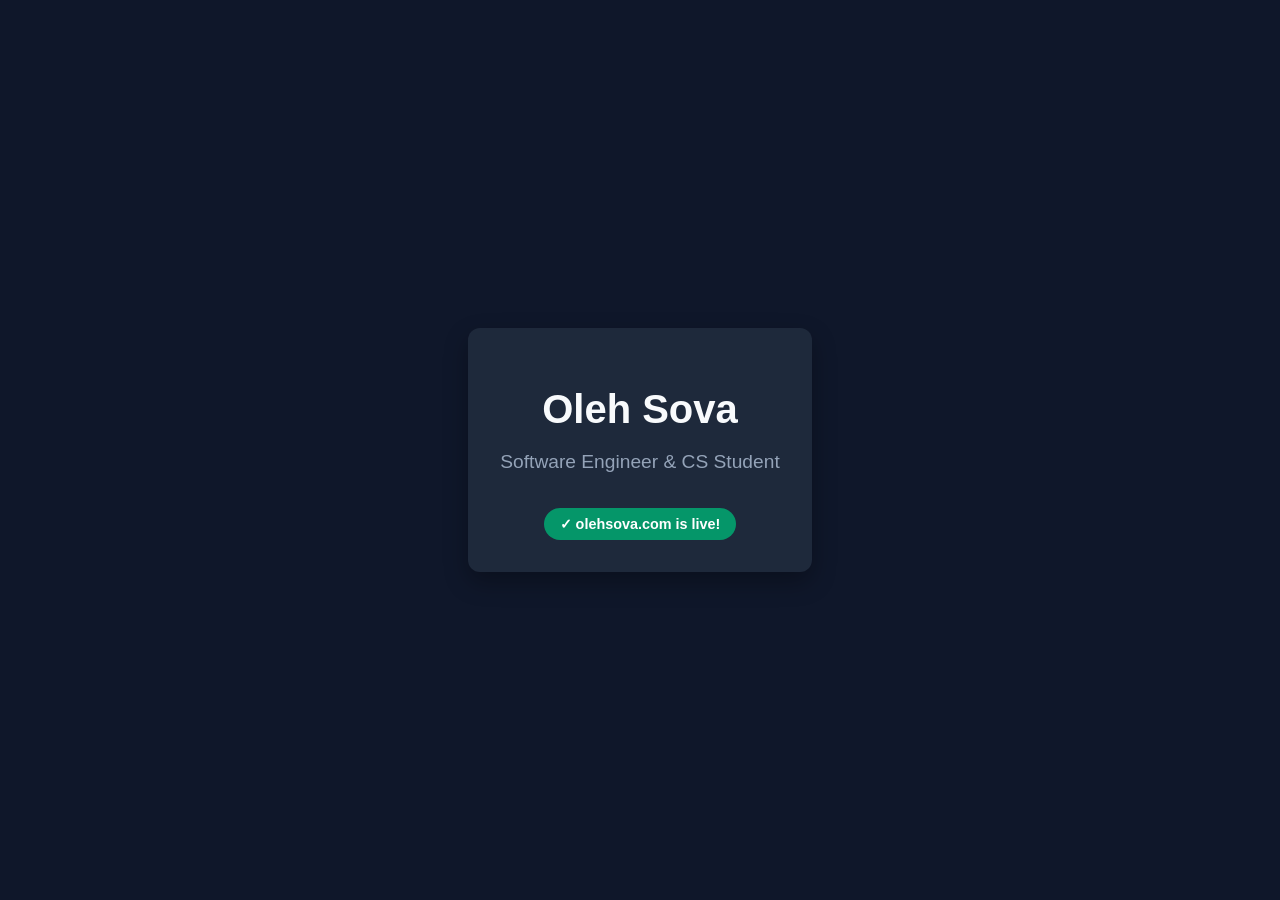
==== index.html @ 0fbd389c "index.html" ====
<!DOCTYPE html>
<html lang="en">
<head>
    <meta charset="UTF-8">
    <meta name="viewport" content="width=device-width, initial-scale=1.0">
    <title>Oleh Sova — Portfolio</title>
    <style>
        body {
            font-family: -apple-system, BlinkMacSystemFont, 'Segoe UI', Roboto, sans-serif;
            display: flex;
            justify-content: center;
            align-items: center;
            height: 100vh;
            margin: 0;
            background-color: #0f172a;
            color: #f8fafc;
            text-align: center;
        }
        .container {
            padding: 2rem;
            border-radius: 12px;
            background: #1e293b;
            box-shadow: 0 10px 25px rgba(0,0,0,0.3);
        }
        h1 { margin-bottom: 0.5rem; font-size: 2.5rem; }
        p { color: #94a3b8; font-size: 1.2rem; }
        .status {
            display: inline-block;
            margin-top: 1rem;
            padding: 0.5rem 1rem;
            background: #059669;
            color: white;
            border-radius: 20px;
            font-size: 0.9rem;
            font-weight: bold;
        }
    </style>
</head>
<body>
    <div class="container">
        <h1>Oleh Sova</h1>
        <p>Software Engineer & CS Student</p>
        <div class="status">✓ olehsova.com is live!</div>
    </div>
</body>
</html>
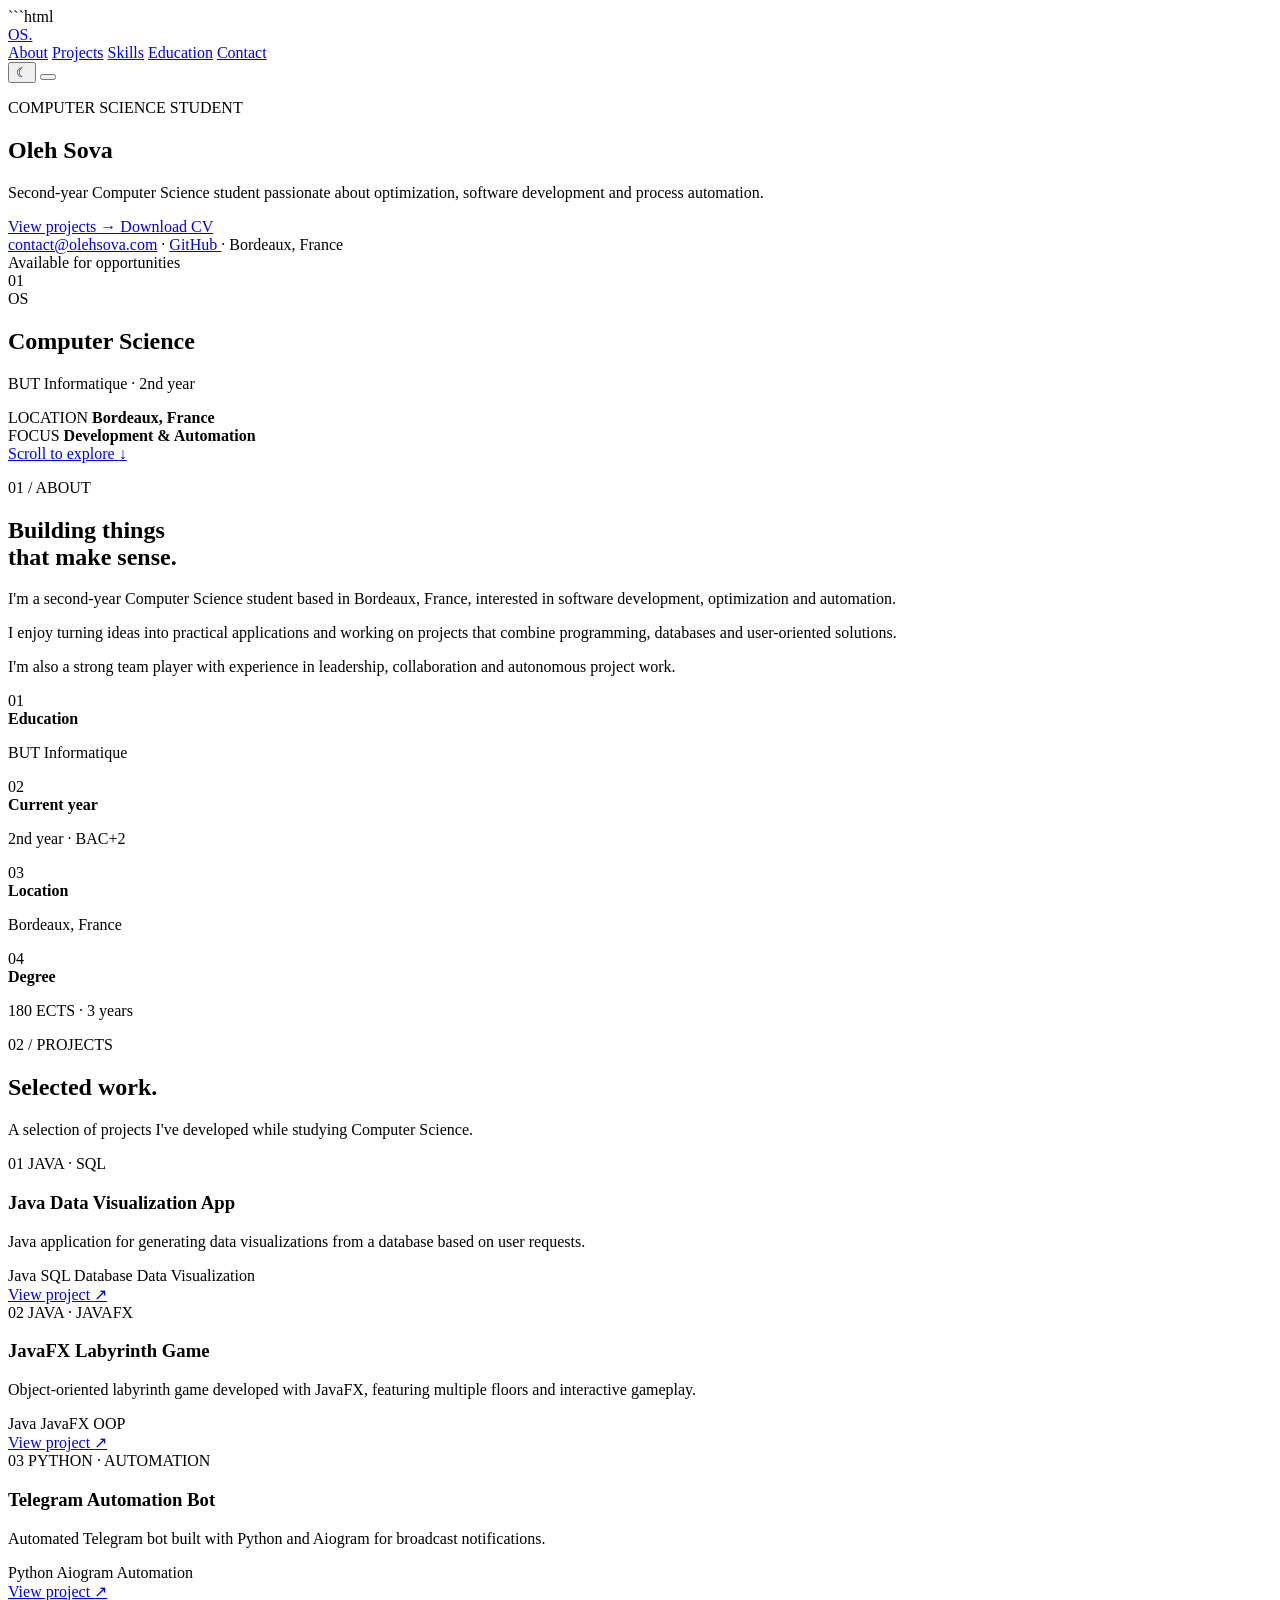
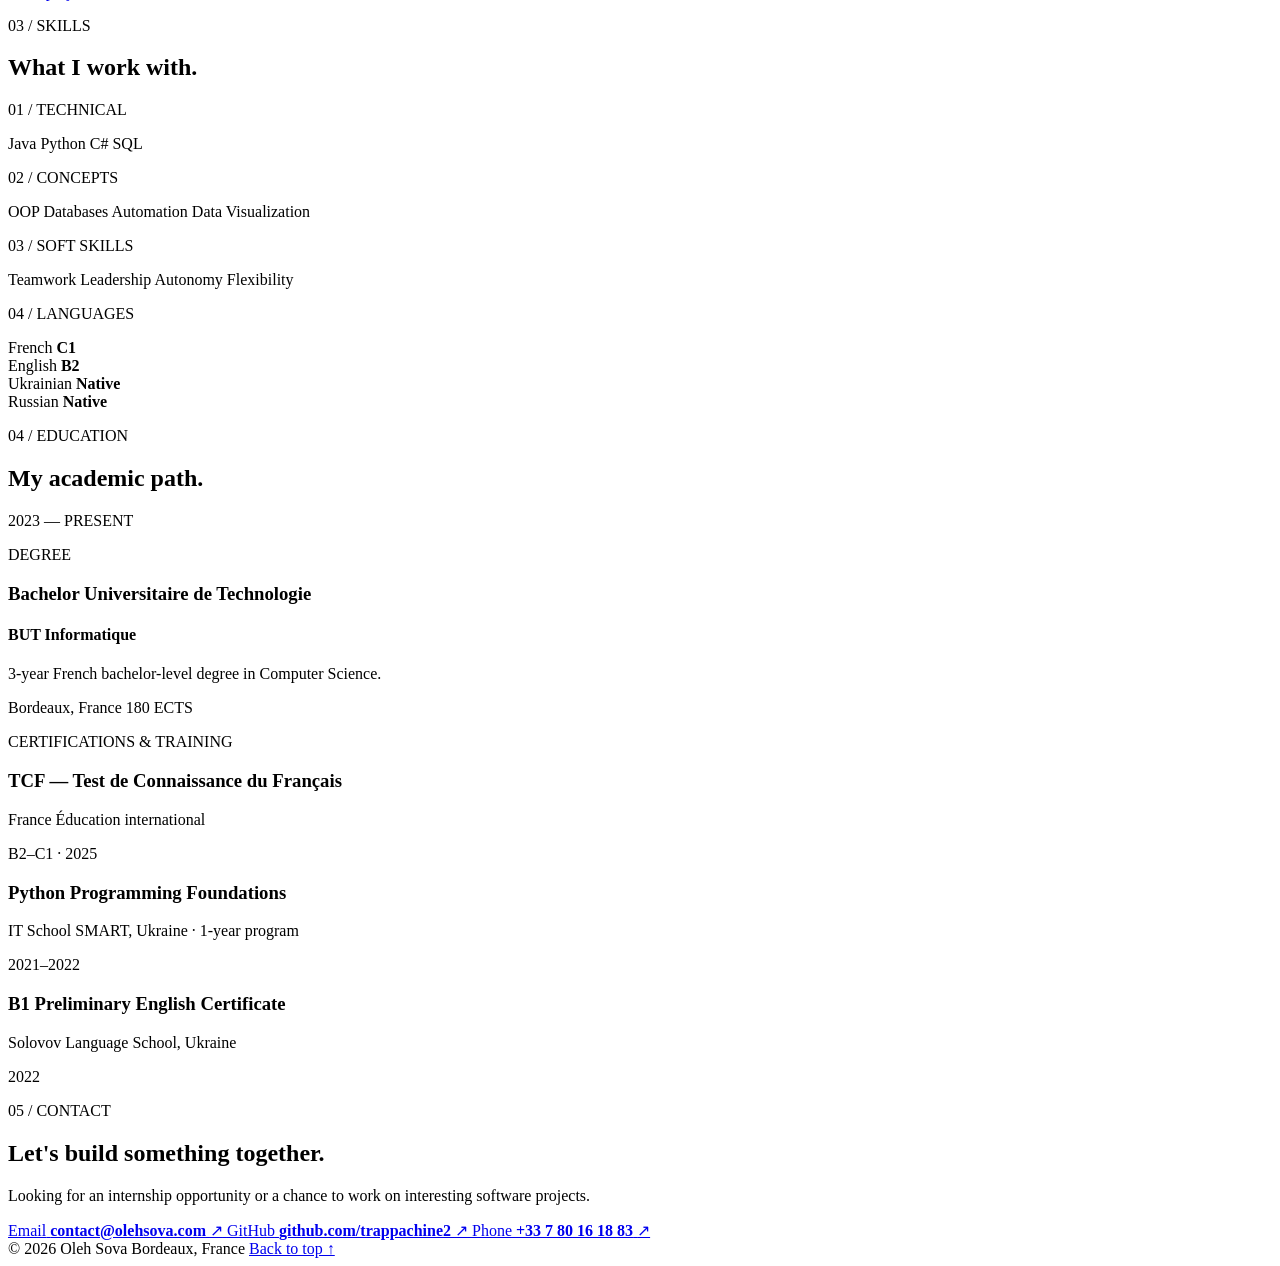
==== commit e13157dc: "fun update fun" ====
--- a/index.html
+++ b/index.html
@@ -1,46 +1,524 @@
+```html
 <!DOCTYPE html>
 <html lang="en">
 <head>
     <meta charset="UTF-8">
     <meta name="viewport" content="width=device-width, initial-scale=1.0">
-    <title>Oleh Sova — Portfolio</title>
-    <style>
-        body {
-            font-family: -apple-system, BlinkMacSystemFont, 'Segoe UI', Roboto, sans-serif;
-            display: flex;
-            justify-content: center;
-            align-items: center;
-            height: 100vh;
-            margin: 0;
-            background-color: #0f172a;
-            color: #f8fafc;
-            text-align: center;
-        }
-        .container {
-            padding: 2rem;
-            border-radius: 12px;
-            background: #1e293b;
-            box-shadow: 0 10px 25px rgba(0,0,0,0.3);
-        }
-        h1 { margin-bottom: 0.5rem; font-size: 2.5rem; }
-        p { color: #94a3b8; font-size: 1.2rem; }
-        .status {
-            display: inline-block;
-            margin-top: 1rem;
-            padding: 0.5rem 1rem;
-            background: #059669;
-            color: white;
-            border-radius: 20px;
-            font-size: 0.9rem;
-            font-weight: bold;
-        }
-    </style>
+    <meta name="description" content="Oleh Sova — Computer Science student in Bordeaux, France. Portfolio, projects, skills and education.">
+    <meta name="author" content="Oleh Sova">
+    <title>Oleh Sova — Computer Science Student</title>
+
+    <link rel="preconnect" href="https://fonts.googleapis.com">
+    <link rel="preconnect" href="https://fonts.gstatic.com" crossorigin>
+    <link href="https://fonts.googleapis.com/css2?family=Inter:wght@400;500;600;700;800&display=swap" rel="stylesheet">
+
+    <link rel="stylesheet" href="style.css">
 </head>
+
 <body>
-    <div class="container">
-        <h1>Oleh Sova</h1>
-        <p>Software Engineer & CS Student</p>
-        <div class="status">✓ olehsova.com is live!</div>
+
+<header class="header">
+    <nav class="nav container">
+        <a href="#home" class="logo">OS<span>.</span></a>
+
+        <div class="nav-links" id="navLinks">
+            <a href="#about">About</a>
+            <a href="#projects">Projects</a>
+            <a href="#skills">Skills</a>
+            <a href="#education">Education</a>
+            <a href="#contact">Contact</a>
+        </div>
+
+        <div class="nav-actions">
+            <button class="theme-toggle" id="themeToggle" aria-label="Toggle dark mode">
+                <span id="themeIcon">☾</span>
+            </button>
+
+            <button class="menu-toggle" id="menuToggle" aria-label="Open menu">
+                <span></span>
+                <span></span>
+                <span></span>
+            </button>
+        </div>
+    </nav>
+</header>
+
+
+<main>
+
+    <section class="hero" id="home">
+        <div class="container hero-content">
+
+            <div class="hero-text">
+                <p class="eyebrow">COMPUTER SCIENCE STUDENT</p>
+
+                <h1>
+                    Oleh <span>Sova</span>
+                </h1>
+
+                <p class="hero-description">
+                    Second-year Computer Science student passionate about
+                    optimization, software development and process automation.
+                </p>
+
+                <div class="hero-buttons">
+                    <a href="#projects" class="btn btn-primary">
+                        View projects
+                        <span>→</span>
+                    </a>
+
+                    <a href="assets/cv-en.pdf" class="btn btn-secondary" download>
+                        Download CV
+                    </a>
+                </div>
+
+                <div class="hero-links">
+                    <a href="mailto:contact@olehsova.com">contact@olehsova.com</a>
+                    <span>·</span>
+                    <a href="https://github.com/trappachine2" target="_blank" rel="noopener">
+                        GitHub
+                    </a>
+                    <span>·</span>
+                    <span>Bordeaux, France</span>
+                </div>
+            </div>
+
+
+            <div class="hero-card-wrapper">
+                <div class="hero-card">
+
+                    <div class="card-top">
+                        <div class="status">
+                            <span class="status-dot"></span>
+                            Available for opportunities
+                        </div>
+
+                        <span class="card-number">01</span>
+                    </div>
+
+                    <div class="card-main">
+                        <div class="initials">OS</div>
+
+                        <h2>Computer Science</h2>
+                        <p>BUT Informatique · 2nd year</p>
+                    </div>
+
+                    <div class="card-info">
+                        <div>
+                            <span>LOCATION</span>
+                            <strong>Bordeaux, France</strong>
+                        </div>
+
+                        <div>
+                            <span>FOCUS</span>
+                            <strong>Development & Automation</strong>
+                        </div>
+                    </div>
+
+                </div>
+            </div>
+
+        </div>
+
+        <a href="#about" class="scroll-indicator">
+            <span>Scroll to explore</span>
+            <span>↓</span>
+        </a>
+    </section>
+
+
+    <section class="section about" id="about">
+        <div class="container">
+
+            <div class="section-heading">
+                <p class="section-number">01 / ABOUT</p>
+                <h2>Building things<br><span>that make sense.</span></h2>
+            </div>
+
+            <div class="about-grid">
+
+                <div class="about-text">
+                    <p class="large-text">
+                        I'm a second-year Computer Science student based in
+                        Bordeaux, France, interested in software development,
+                        optimization and automation.
+                    </p>
+
+                    <p>
+                        I enjoy turning ideas into practical applications and
+                        working on projects that combine programming, databases
+                        and user-oriented solutions.
+                    </p>
+
+                    <p>
+                        I'm also a strong team player with experience in
+                        leadership, collaboration and autonomous project work.
+                    </p>
+                </div>
+
+                <div class="facts">
+
+                    <div class="fact">
+                        <span>01</span>
+                        <div>
+                            <strong>Education</strong>
+                            <p>BUT Informatique</p>
+                        </div>
+                    </div>
+
+                    <div class="fact">
+                        <span>02</span>
+                        <div>
+                            <strong>Current year</strong>
+                            <p>2nd year · BAC+2</p>
+                        </div>
+                    </div>
+
+                    <div class="fact">
+                        <span>03</span>
+                        <div>
+                            <strong>Location</strong>
+                            <p>Bordeaux, France</p>
+                        </div>
+                    </div>
+
+                    <div class="fact">
+                        <span>04</span>
+                        <div>
+                            <strong>Degree</strong>
+                            <p>180 ECTS · 3 years</p>
+                        </div>
+                    </div>
+
+                </div>
+
+            </div>
+        </div>
+    </section>
+
+
+    <section class="section projects" id="projects">
+        <div class="container">
+
+            <div class="section-heading heading-row">
+                <div>
+                    <p class="section-number">02 / PROJECTS</p>
+                    <h2>Selected work.</h2>
+                </div>
+
+                <p class="heading-description">
+                    A selection of projects I've developed while studying
+                    Computer Science.
+                </p>
+            </div>
+
+
+            <div class="projects-grid">
+
+                <article class="project-card project-featured">
+                    <div class="project-top">
+                        <span class="project-number">01</span>
+                        <span class="project-type">JAVA · SQL</span>
+                    </div>
+
+                    <div class="project-content">
+                        <h3>Java Data Visualization App</h3>
+
+                        <p>
+                            Java application for generating data visualizations
+                            from a database based on user requests.
+                        </p>
+
+                        <div class="tags">
+                            <span>Java</span>
+                            <span>SQL</span>
+                            <span>Database</span>
+                            <span>Data Visualization</span>
+                        </div>
+
+                        <a href="#PROJECT-DATA-VISUALIZATION" class="project-link">
+                            View project <span>↗</span>
+                        </a>
+                    </div>
+                </article>
+
+
+                <article class="project-card">
+                    <div class="project-top">
+                        <span class="project-number">02</span>
+                        <span class="project-type">JAVA · JAVAFX</span>
+                    </div>
+
+                    <div class="project-content">
+                        <h3>JavaFX Labyrinth Game</h3>
+
+                        <p>
+                            Object-oriented labyrinth game developed with JavaFX,
+                            featuring multiple floors and interactive gameplay.
+                        </p>
+
+                        <div class="tags">
+                            <span>Java</span>
+                            <span>JavaFX</span>
+                            <span>OOP</span>
+                        </div>
+
+                        <a href="#PROJECT-LABYRINTH" class="project-link">
+                            View project <span>↗</span>
+                        </a>
+                    </div>
+                </article>
+
+
+                <article class="project-card">
+                    <div class="project-top">
+                        <span class="project-number">03</span>
+                        <span class="project-type">PYTHON · AUTOMATION</span>
+                    </div>
+
+                    <div class="project-content">
+                        <h3>Telegram Automation Bot</h3>
+
+                        <p>
+                            Automated Telegram bot built with Python and Aiogram
+                            for broadcast notifications.
+                        </p>
+
+                        <div class="tags">
+                            <span>Python</span>
+                            <span>Aiogram</span>
+                            <span>Automation</span>
+                        </div>
+
+                        <a href="#PROJECT-TELEGRAM" class="project-link">
+                            View project <span>↗</span>
+                        </a>
+                    </div>
+                </article>
+
+            </div>
+
+        </div>
+    </section>
+
+
+    <section class="section skills" id="skills">
+        <div class="container">
+
+            <div class="section-heading">
+                <p class="section-number">03 / SKILLS</p>
+                <h2>What I work with.</h2>
+            </div>
+
+            <div class="skills-grid">
+
+                <div class="skill-group">
+                    <p class="skill-label">01 / TECHNICAL</p>
+
+                    <div class="skill-list">
+                        <span>Java</span>
+                        <span>Python</span>
+                        <span>C#</span>
+                        <span>SQL</span>
+                    </div>
+                </div>
+
+
+                <div class="skill-group">
+                    <p class="skill-label">02 / CONCEPTS</p>
+
+                    <div class="skill-list">
+                        <span>OOP</span>
+                        <span>Databases</span>
+                        <span>Automation</span>
+                        <span>Data Visualization</span>
+                    </div>
+                </div>
+
+
+                <div class="skill-group">
+                    <p class="skill-label">03 / SOFT SKILLS</p>
+
+                    <div class="skill-list">
+                        <span>Teamwork</span>
+                        <span>Leadership</span>
+                        <span>Autonomy</span>
+                        <span>Flexibility</span>
+                    </div>
+                </div>
+
+
+                <div class="skill-group">
+                    <p class="skill-label">04 / LANGUAGES</p>
+
+                    <div class="language-list">
+
+                        <div class="language">
+                            <span>French</span>
+                            <strong>C1</strong>
+                        </div>
+
+                        <div class="language">
+                            <span>English</span>
+                            <strong>B2</strong>
+                        </div>
+
+                        <div class="language">
+                            <span>Ukrainian</span>
+                            <strong>Native</strong>
+                        </div>
+
+                        <div class="language">
+                            <span>Russian</span>
+                            <strong>Native</strong>
+                        </div>
+
+                    </div>
+                </div>
+
+            </div>
+        </div>
+    </section>
+
+
+    <section class="section education" id="education">
+        <div class="container">
+
+            <div class="section-heading">
+                <p class="section-number">04 / EDUCATION</p>
+                <h2>My academic path.</h2>
+            </div>
+
+
+            <div class="timeline">
+
+                <div class="timeline-item">
+                    <div class="timeline-date">
+                        2023 — PRESENT
+                    </div>
+
+                    <div class="timeline-content">
+                        <p class="timeline-category">DEGREE</p>
+                        <h3>Bachelor Universitaire de Technologie</h3>
+                        <h4>BUT Informatique</h4>
+
+                        <p>
+                            3-year French bachelor-level degree in Computer
+                            Science.
+                        </p>
+
+                        <div class="education-meta">
+                            <span>Bordeaux, France</span>
+                            <span>180 ECTS</span>
+                        </div>
+                    </div>
+                </div>
+
+            </div>
+
+
+            <div class="certifications">
+
+                <div class="certifications-heading">
+                    <p class="section-number">CERTIFICATIONS & TRAINING</p>
+                </div>
+
+                <div class="certification-list">
+
+                    <div class="certification">
+                        <div>
+                            <h3>TCF — Test de Connaissance du Français</h3>
+                            <p>France Éducation international</p>
+                        </div>
+                        <span>B2–C1 · 2025</span>
+                    </div>
+
+                    <div class="certification">
+                        <div>
+                            <h3>Python Programming Foundations</h3>
+                            <p>IT School SMART, Ukraine · 1-year program</p>
+                        </div>
+                        <span>2021–2022</span>
+                    </div>
+
+                    <div class="certification">
+                        <div>
+                            <h3>B1 Preliminary English Certificate</h3>
+                            <p>Solovov Language School, Ukraine</p>
+                        </div>
+                        <span>2022</span>
+                    </div>
+
+                </div>
+
+            </div>
+
+        </div>
+    </section>
+
+
+    <section class="section contact" id="contact">
+        <div class="container">
+
+            <div class="contact-box">
+
+                <div>
+                    <p class="section-number">05 / CONTACT</p>
+
+                    <h2>
+                        Let's build something
+                        <span>together.</span>
+                    </h2>
+
+                    <p class="contact-description">
+                        Looking for an internship opportunity or a chance to
+                        work on interesting software projects.
+                    </p>
+                </div>
+
+                <div class="contact-links">
+
+                    <a href="mailto:contact@olehsova.com" class="contact-link">
+                        <span>Email</span>
+                        <strong>contact@olehsova.com</strong>
+                        <span>↗</span>
+                    </a>
+
+                    <a href="https://github.com/trappachine2"
+                       target="_blank"
+                       rel="noopener"
+                       class="contact-link">
+                        <span>GitHub</span>
+                        <strong>github.com/trappachine2</strong>
+                        <span>↗</span>
+                    </a>
+
+                    <a href="tel:+33780161883" class="contact-link">
+                        <span>Phone</span>
+                        <strong>+33 7 80 16 18 83</strong>
+                        <span>↗</span>
+                    </a>
+
+                </div>
+
+            </div>
+
+        </div>
+    </section>
+
+</main>
+
+
+<footer class="footer">
+    <div class="container footer-content">
+        <span>© 2026 Oleh Sova</span>
+        <span>Bordeaux, France</span>
+        <a href="#home">Back to top ↑</a>
     </div>
+</footer>
+
+
+<script src="script.js"></script>
+
 </body>
-</html>+</html>
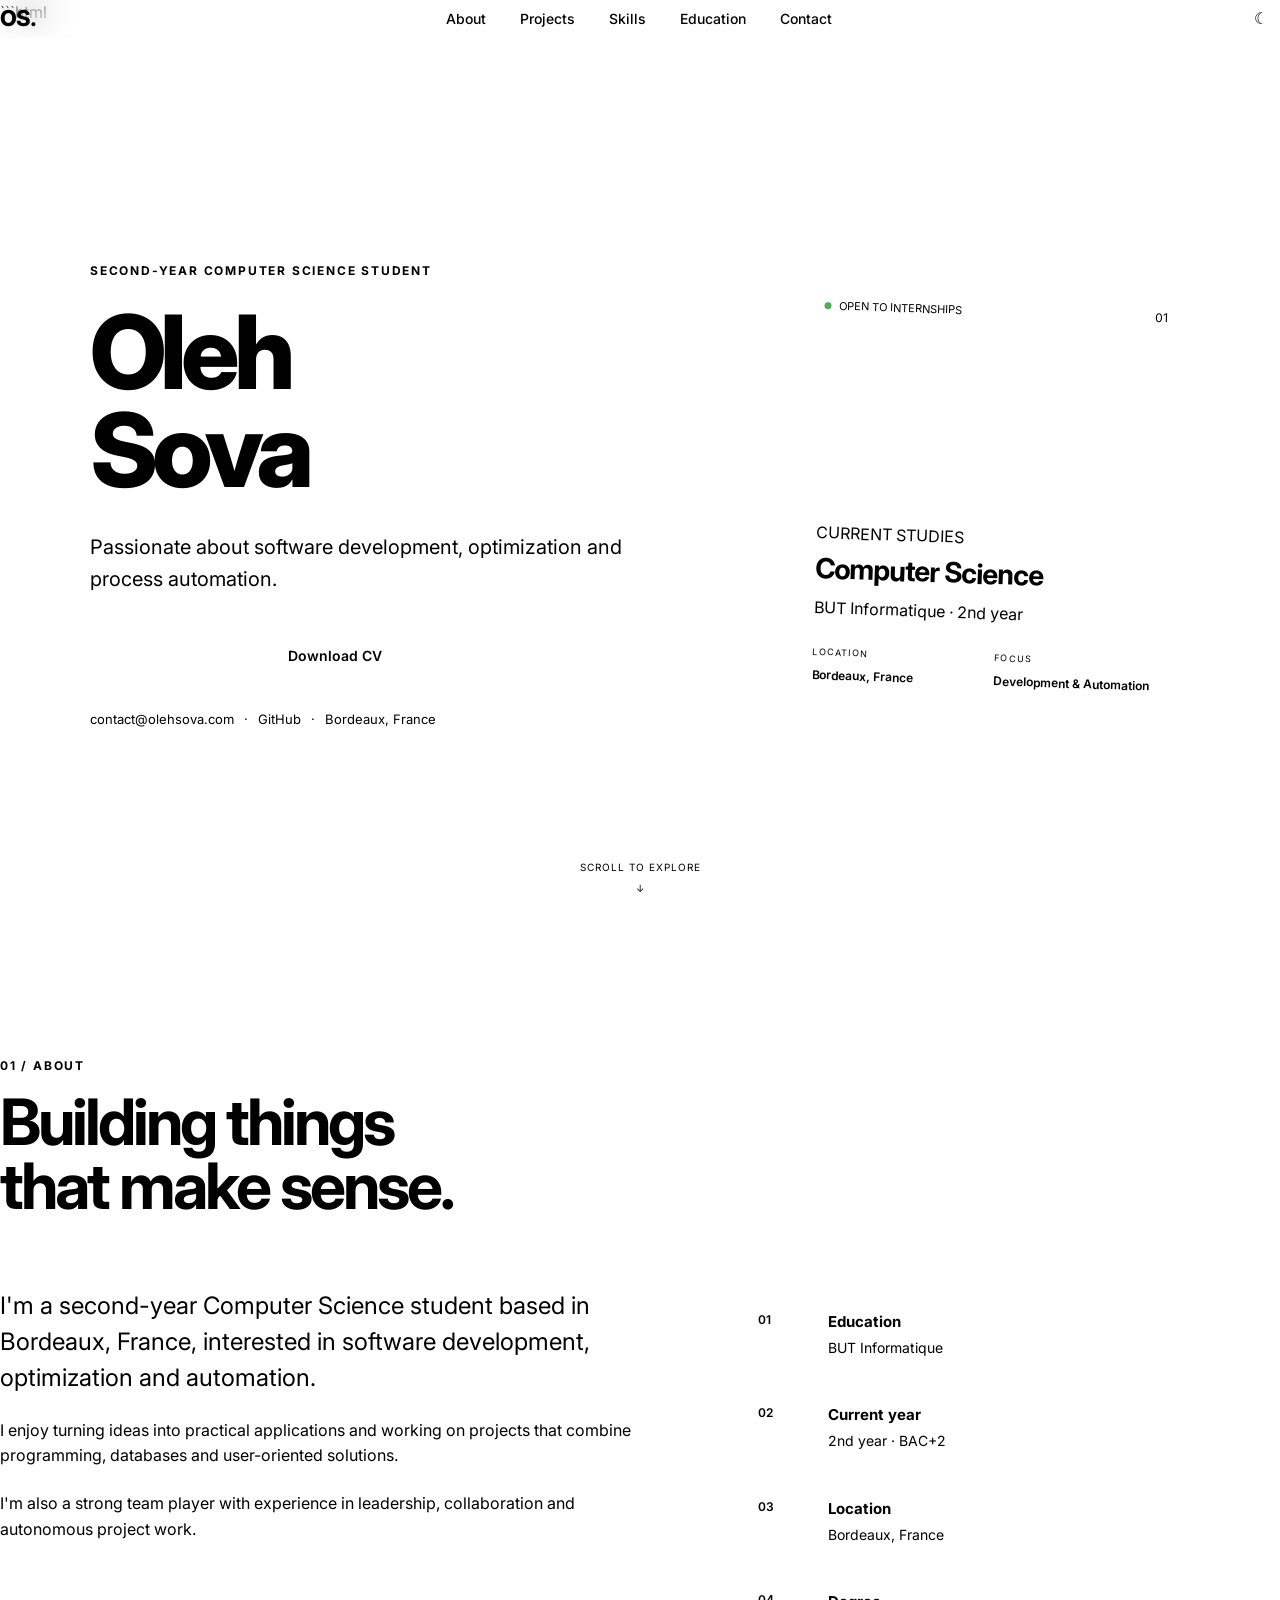
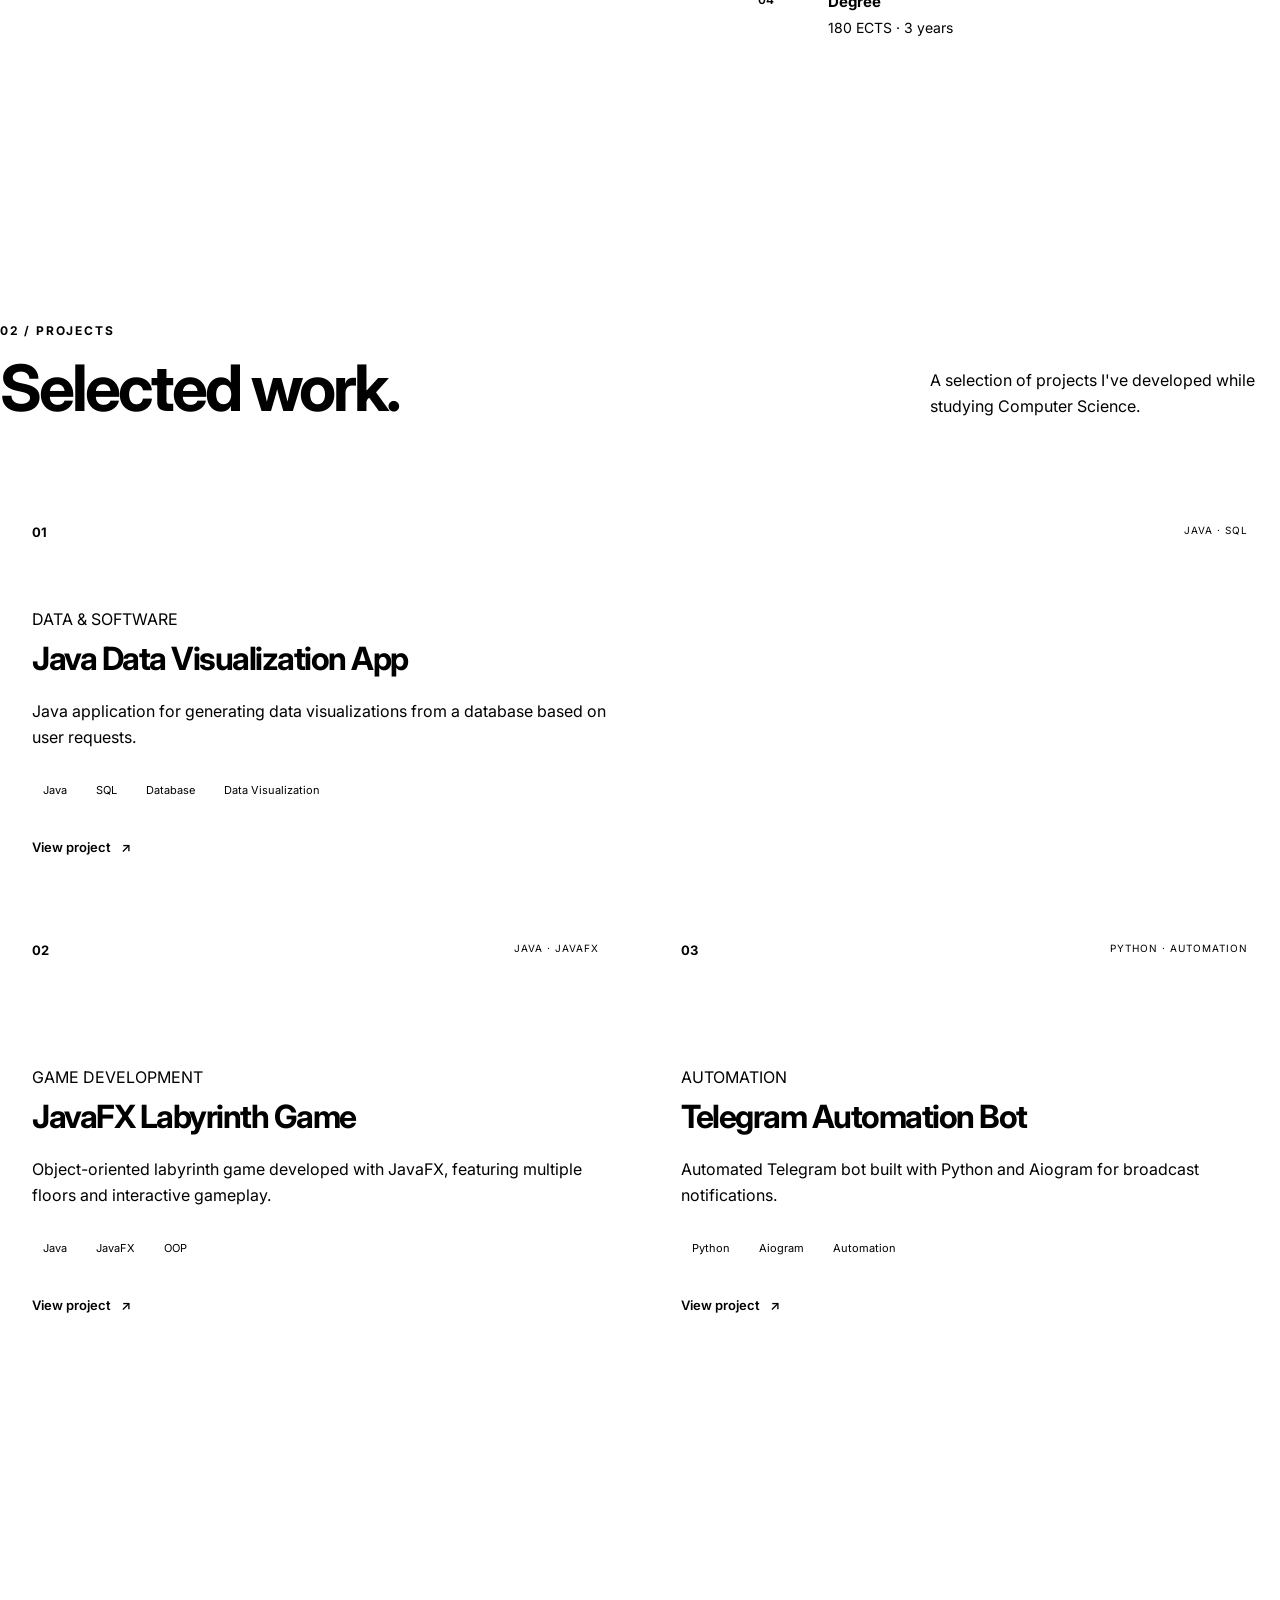
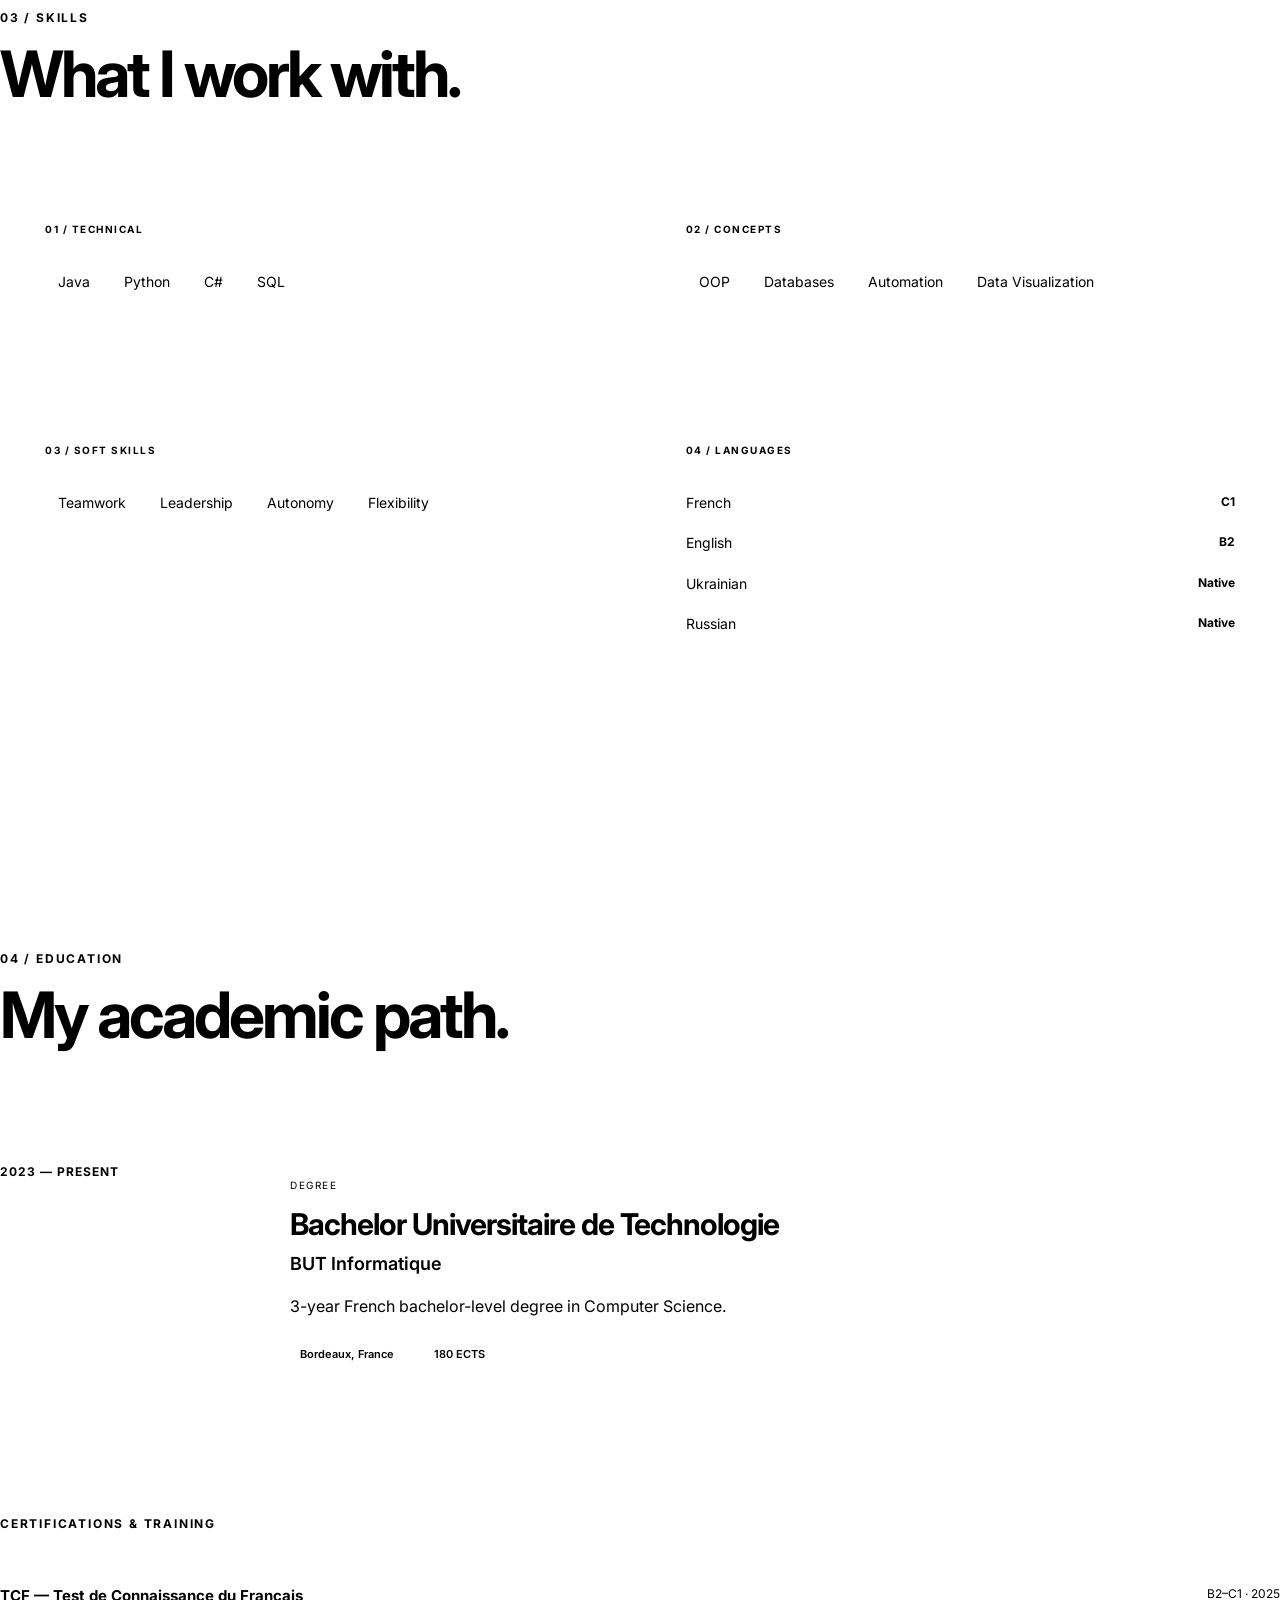
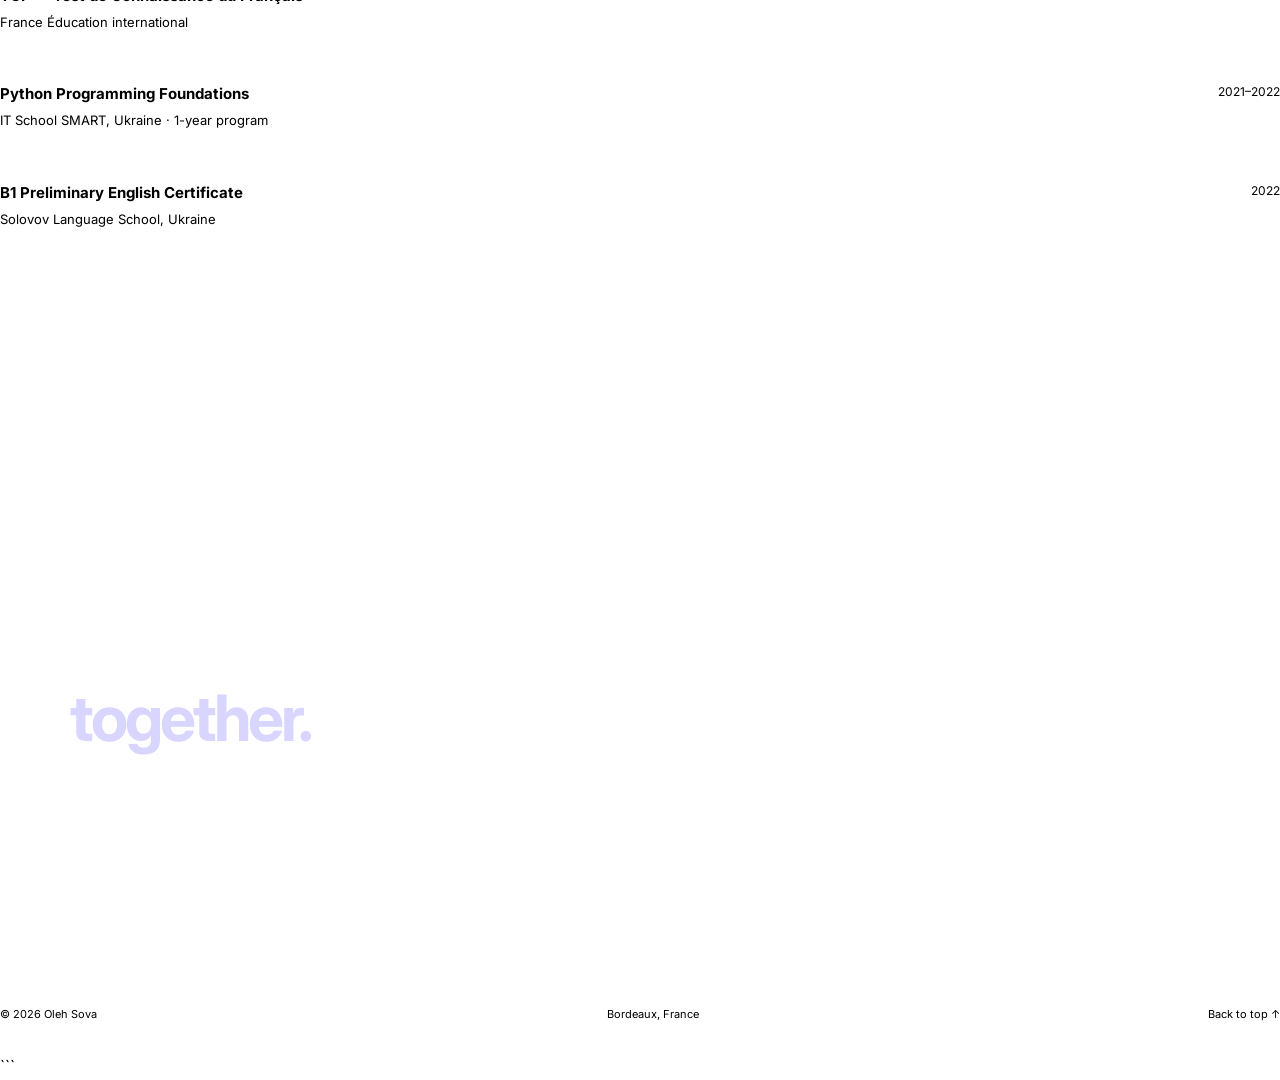
==== commit d408b712: "cool" ====
--- a/index.html
+++ b/index.html
@@ -4,13 +4,19 @@
 <head>
     <meta charset="UTF-8">
     <meta name="viewport" content="width=device-width, initial-scale=1.0">
-    <meta name="description" content="Oleh Sova — Computer Science student in Bordeaux, France. Portfolio, projects, skills and education.">
+
+    <meta name="description"
+          content="Oleh Sova — Computer Science student in Bordeaux, France. Portfolio, projects, skills and education.">
+
     <meta name="author" content="Oleh Sova">
+
     <title>Oleh Sova — Computer Science Student</title>
 
     <link rel="preconnect" href="https://fonts.googleapis.com">
     <link rel="preconnect" href="https://fonts.gstatic.com" crossorigin>
-    <link href="https://fonts.googleapis.com/css2?family=Inter:wght@400;500;600;700;800&display=swap" rel="stylesheet">
+
+    <link href="https://fonts.googleapis.com/css2?family=Inter:wght@400;500;600;700;800&display=swap"
+          rel="stylesheet">
 
     <link rel="stylesheet" href="style.css">
 </head>
@@ -19,7 +25,10 @@
 
 <header class="header">
     <nav class="nav container">
-        <a href="#home" class="logo">OS<span>.</span></a>
+
+        <a href="#home" class="logo">
+            OS<span>.</span>
+        </a>
 
         <div class="nav-links" id="navLinks">
             <a href="#about">About</a>
@@ -30,491 +39,834 @@
         </div>
 
         <div class="nav-actions">
-            <button class="theme-toggle" id="themeToggle" aria-label="Toggle dark mode">
+
+            <button
+                class="theme-toggle"
+                id="themeToggle"
+                aria-label="Toggle dark mode">
                 <span id="themeIcon">☾</span>
             </button>
 
-            <button class="menu-toggle" id="menuToggle" aria-label="Open menu">
+            <button
+                class="menu-toggle"
+                id="menuToggle"
+                aria-label="Open menu">
                 <span></span>
                 <span></span>
                 <span></span>
             </button>
-        </div>
+
+        </div>
+
     </nav>
 </header>
 
 
 <main>
 
-    <section class="hero" id="home">
-        <div class="container hero-content">
-
-            <div class="hero-text">
-                <p class="eyebrow">COMPUTER SCIENCE STUDENT</p>
-
-                <h1>
-                    Oleh <span>Sova</span>
-                </h1>
-
-                <p class="hero-description">
-                    Second-year Computer Science student passionate about
-                    optimization, software development and process automation.
-                </p>
-
-                <div class="hero-buttons">
-                    <a href="#projects" class="btn btn-primary">
-                        View projects
-                        <span>→</span>
-                    </a>
-
-                    <a href="assets/cv-en.pdf" class="btn btn-secondary" download>
-                        Download CV
-                    </a>
-                </div>
-
-                <div class="hero-links">
-                    <a href="mailto:contact@olehsova.com">contact@olehsova.com</a>
-                    <span>·</span>
-                    <a href="https://github.com/trappachine2" target="_blank" rel="noopener">
-                        GitHub
-                    </a>
-                    <span>·</span>
-                    <span>Bordeaux, France</span>
-                </div>
-            </div>
-
-
-            <div class="hero-card-wrapper">
-                <div class="hero-card">
-
-                    <div class="card-top">
-                        <div class="status">
-                            <span class="status-dot"></span>
-                            Available for opportunities
-                        </div>
-
-                        <span class="card-number">01</span>
-                    </div>
-
-                    <div class="card-main">
-                        <div class="initials">OS</div>
-
-                        <h2>Computer Science</h2>
-                        <p>BUT Informatique · 2nd year</p>
-                    </div>
-
-                    <div class="card-info">
-                        <div>
-                            <span>LOCATION</span>
-                            <strong>Bordeaux, France</strong>
-                        </div>
-
-                        <div>
-                            <span>FOCUS</span>
-                            <strong>Development & Automation</strong>
-                        </div>
-                    </div>
-
-                </div>
-            </div>
-
-        </div>
-
-        <a href="#about" class="scroll-indicator">
-            <span>Scroll to explore</span>
-            <span>↓</span>
-        </a>
-    </section>
-
-
-    <section class="section about" id="about">
-        <div class="container">
-
-            <div class="section-heading">
-                <p class="section-number">01 / ABOUT</p>
-                <h2>Building things<br><span>that make sense.</span></h2>
-            </div>
-
-            <div class="about-grid">
-
-                <div class="about-text">
-                    <p class="large-text">
-                        I'm a second-year Computer Science student based in
-                        Bordeaux, France, interested in software development,
-                        optimization and automation.
-                    </p>
+<!-- HERO -->
+
+<section class="hero" id="home">
+
+    <div class="hero-decoration decoration-one"></div>
+    <div class="hero-decoration decoration-two"></div>
+
+    <div class="container hero-content">
+
+        <div class="hero-text">
+
+            <p class="eyebrow">
+                SECOND-YEAR COMPUTER SCIENCE STUDENT
+            </p>
+
+            <h1>
+                Oleh<br>
+                <span>Sova</span>
+            </h1>
+
+            <p class="hero-description">
+                Passionate about software development,
+                optimization and process automation.
+            </p>
+
+            <div class="hero-buttons">
+
+                <a href="#projects" class="btn btn-primary">
+                    View projects
+                    <span>→</span>
+                </a>
+
+                <a
+                    href="assets/cv-en.pdf"
+                    class="btn btn-secondary"
+                    download>
+                    Download CV
+                </a>
+
+            </div>
+
+            <div class="hero-links">
+
+                <a href="mailto:contact@olehsova.com">
+                    contact@olehsova.com
+                </a>
+
+                <span>·</span>
+
+                <a
+                    href="https://github.com/trappachine2"
+                    target="_blank"
+                    rel="noopener">
+                    GitHub
+                </a>
+
+                <span>·</span>
+
+                <span>Bordeaux, France</span>
+
+            </div>
+
+        </div>
+
+
+        <div class="hero-card-wrapper">
+
+            <div class="hero-card">
+
+                <div class="card-top">
+
+                    <div class="status">
+                        <span class="status-dot"></span>
+                        OPEN TO INTERNSHIPS
+                    </div>
+
+                    <span class="card-number">
+                        01
+                    </span>
+
+                </div>
+
+
+                <div class="card-main">
+
+                    <div class="initials">
+                        OS
+                    </div>
+
+                    <p class="card-label">
+                        CURRENT STUDIES
+                    </p>
+
+                    <h2>
+                        Computer Science
+                    </h2>
 
                     <p>
-                        I enjoy turning ideas into practical applications and
-                        working on projects that combine programming, databases
-                        and user-oriented solutions.
-                    </p>
+                        BUT Informatique · 2nd year
+                    </p>
+
+                </div>
+
+
+                <div class="card-info">
+
+                    <div>
+                        <span>LOCATION</span>
+                        <strong>Bordeaux, France</strong>
+                    </div>
+
+                    <div>
+                        <span>FOCUS</span>
+                        <strong>Development & Automation</strong>
+                    </div>
+
+                </div>
+
+            </div>
+
+        </div>
+
+    </div>
+
+
+    <a href="#about" class="scroll-indicator">
+        <span>SCROLL TO EXPLORE</span>
+        <span>↓</span>
+    </a>
+
+</section>
+
+
+<!-- ABOUT -->
+
+<section class="section about" id="about">
+
+    <div class="container">
+
+        <div class="section-heading">
+
+            <p class="section-number">
+                01 / ABOUT
+            </p>
+
+            <h2>
+                Building things<br>
+                <span>that make sense.</span>
+            </h2>
+
+        </div>
+
+
+        <div class="about-grid">
+
+            <div class="about-text">
+
+                <p class="large-text">
+                    I'm a second-year Computer Science student based
+                    in Bordeaux, France, interested in software
+                    development, optimization and automation.
+                </p>
+
+                <p>
+                    I enjoy turning ideas into practical applications
+                    and working on projects that combine programming,
+                    databases and user-oriented solutions.
+                </p>
+
+                <p>
+                    I'm also a strong team player with experience in
+                    leadership, collaboration and autonomous project work.
+                </p>
+
+            </div>
+
+
+            <div class="facts">
+
+                <div class="fact">
+
+                    <span>01</span>
+
+                    <div>
+                        <strong>Education</strong>
+                        <p>BUT Informatique</p>
+                    </div>
+
+                </div>
+
+
+                <div class="fact">
+
+                    <span>02</span>
+
+                    <div>
+                        <strong>Current year</strong>
+                        <p>2nd year · BAC+2</p>
+                    </div>
+
+                </div>
+
+
+                <div class="fact">
+
+                    <span>03</span>
+
+                    <div>
+                        <strong>Location</strong>
+                        <p>Bordeaux, France</p>
+                    </div>
+
+                </div>
+
+
+                <div class="fact">
+
+                    <span>04</span>
+
+                    <div>
+                        <strong>Degree</strong>
+                        <p>180 ECTS · 3 years</p>
+                    </div>
+
+                </div>
+
+            </div>
+
+        </div>
+
+    </div>
+
+</section>
+
+
+<!-- PROJECTS -->
+
+<section class="section projects" id="projects">
+
+    <div class="container">
+
+        <div class="section-heading heading-row">
+
+            <div>
+
+                <p class="section-number">
+                    02 / PROJECTS
+                </p>
+
+                <h2>
+                    Selected work.
+                </h2>
+
+            </div>
+
+            <p class="heading-description">
+                A selection of projects I've developed while
+                studying Computer Science.
+            </p>
+
+        </div>
+
+
+        <div class="projects-grid">
+
+
+            <article class="project-card project-featured">
+
+                <div class="project-top">
+
+                    <span class="project-number">
+                        01
+                    </span>
+
+                    <span class="project-type">
+                        JAVA · SQL
+                    </span>
+
+                </div>
+
+
+                <div class="project-content">
+
+                    <p class="project-category">
+                        DATA & SOFTWARE
+                    </p>
+
+                    <h3>
+                        Java Data Visualization App
+                    </h3>
 
                     <p>
-                        I'm also a strong team player with experience in
-                        leadership, collaboration and autonomous project work.
-                    </p>
-                </div>
-
-                <div class="facts">
-
-                    <div class="fact">
-                        <span>01</span>
-                        <div>
-                            <strong>Education</strong>
-                            <p>BUT Informatique</p>
-                        </div>
-                    </div>
-
-                    <div class="fact">
-                        <span>02</span>
-                        <div>
-                            <strong>Current year</strong>
-                            <p>2nd year · BAC+2</p>
-                        </div>
-                    </div>
-
-                    <div class="fact">
-                        <span>03</span>
-                        <div>
-                            <strong>Location</strong>
-                            <p>Bordeaux, France</p>
-                        </div>
-                    </div>
-
-                    <div class="fact">
-                        <span>04</span>
-                        <div>
-                            <strong>Degree</strong>
-                            <p>180 ECTS · 3 years</p>
-                        </div>
-                    </div>
-
-                </div>
-
-            </div>
-        </div>
-    </section>
-
-
-    <section class="section projects" id="projects">
-        <div class="container">
-
-            <div class="section-heading heading-row">
-                <div>
-                    <p class="section-number">02 / PROJECTS</p>
-                    <h2>Selected work.</h2>
-                </div>
-
-                <p class="heading-description">
-                    A selection of projects I've developed while studying
-                    Computer Science.
-                </p>
-            </div>
-
-
-            <div class="projects-grid">
-
-                <article class="project-card project-featured">
-                    <div class="project-top">
-                        <span class="project-number">01</span>
-                        <span class="project-type">JAVA · SQL</span>
-                    </div>
-
-                    <div class="project-content">
-                        <h3>Java Data Visualization App</h3>
-
-                        <p>
-                            Java application for generating data visualizations
-                            from a database based on user requests.
-                        </p>
-
-                        <div class="tags">
-                            <span>Java</span>
-                            <span>SQL</span>
-                            <span>Database</span>
-                            <span>Data Visualization</span>
-                        </div>
-
-                        <a href="#PROJECT-DATA-VISUALIZATION" class="project-link">
-                            View project <span>↗</span>
-                        </a>
-                    </div>
-                </article>
-
-
-                <article class="project-card">
-                    <div class="project-top">
-                        <span class="project-number">02</span>
-                        <span class="project-type">JAVA · JAVAFX</span>
-                    </div>
-
-                    <div class="project-content">
-                        <h3>JavaFX Labyrinth Game</h3>
-
-                        <p>
-                            Object-oriented labyrinth game developed with JavaFX,
-                            featuring multiple floors and interactive gameplay.
-                        </p>
-
-                        <div class="tags">
-                            <span>Java</span>
-                            <span>JavaFX</span>
-                            <span>OOP</span>
-                        </div>
-
-                        <a href="#PROJECT-LABYRINTH" class="project-link">
-                            View project <span>↗</span>
-                        </a>
-                    </div>
-                </article>
-
-
-                <article class="project-card">
-                    <div class="project-top">
-                        <span class="project-number">03</span>
-                        <span class="project-type">PYTHON · AUTOMATION</span>
-                    </div>
-
-                    <div class="project-content">
-                        <h3>Telegram Automation Bot</h3>
-
-                        <p>
-                            Automated Telegram bot built with Python and Aiogram
-                            for broadcast notifications.
-                        </p>
-
-                        <div class="tags">
-                            <span>Python</span>
-                            <span>Aiogram</span>
-                            <span>Automation</span>
-                        </div>
-
-                        <a href="#PROJECT-TELEGRAM" class="project-link">
-                            View project <span>↗</span>
-                        </a>
-                    </div>
-                </article>
-
-            </div>
-
-        </div>
-    </section>
-
-
-    <section class="section skills" id="skills">
-        <div class="container">
-
-            <div class="section-heading">
-                <p class="section-number">03 / SKILLS</p>
-                <h2>What I work with.</h2>
-            </div>
-
-            <div class="skills-grid">
-
-                <div class="skill-group">
-                    <p class="skill-label">01 / TECHNICAL</p>
-
-                    <div class="skill-list">
+                        Java application for generating data
+                        visualizations from a database based on
+                        user requests.
+                    </p>
+
+
+                    <div class="tags">
+
                         <span>Java</span>
-                        <span>Python</span>
-                        <span>C#</span>
                         <span>SQL</span>
-                    </div>
-                </div>
-
-
-                <div class="skill-group">
-                    <p class="skill-label">02 / CONCEPTS</p>
-
-                    <div class="skill-list">
-                        <span>OOP</span>
-                        <span>Databases</span>
-                        <span>Automation</span>
+                        <span>Database</span>
                         <span>Data Visualization</span>
-                    </div>
-                </div>
-
-
-                <div class="skill-group">
-                    <p class="skill-label">03 / SOFT SKILLS</p>
-
-                    <div class="skill-list">
-                        <span>Teamwork</span>
-                        <span>Leadership</span>
-                        <span>Autonomy</span>
-                        <span>Flexibility</span>
-                    </div>
-                </div>
-
-
-                <div class="skill-group">
-                    <p class="skill-label">04 / LANGUAGES</p>
-
-                    <div class="language-list">
-
-                        <div class="language">
-                            <span>French</span>
-                            <strong>C1</strong>
-                        </div>
-
-                        <div class="language">
-                            <span>English</span>
-                            <strong>B2</strong>
-                        </div>
-
-                        <div class="language">
-                            <span>Ukrainian</span>
-                            <strong>Native</strong>
-                        </div>
-
-                        <div class="language">
-                            <span>Russian</span>
-                            <strong>Native</strong>
-                        </div>
-
-                    </div>
-                </div>
-
-            </div>
-        </div>
-    </section>
-
-
-    <section class="section education" id="education">
-        <div class="container">
-
-            <div class="section-heading">
-                <p class="section-number">04 / EDUCATION</p>
-                <h2>My academic path.</h2>
-            </div>
-
-
-            <div class="timeline">
-
-                <div class="timeline-item">
-                    <div class="timeline-date">
-                        2023 — PRESENT
-                    </div>
-
-                    <div class="timeline-content">
-                        <p class="timeline-category">DEGREE</p>
-                        <h3>Bachelor Universitaire de Technologie</h3>
-                        <h4>BUT Informatique</h4>
-
-                        <p>
-                            3-year French bachelor-level degree in Computer
-                            Science.
-                        </p>
-
-                        <div class="education-meta">
-                            <span>Bordeaux, France</span>
-                            <span>180 ECTS</span>
-                        </div>
-                    </div>
-                </div>
-
-            </div>
-
-
-            <div class="certifications">
-
-                <div class="certifications-heading">
-                    <p class="section-number">CERTIFICATIONS & TRAINING</p>
-                </div>
-
-                <div class="certification-list">
-
-                    <div class="certification">
-                        <div>
-                            <h3>TCF — Test de Connaissance du Français</h3>
-                            <p>France Éducation international</p>
-                        </div>
-                        <span>B2–C1 · 2025</span>
-                    </div>
-
-                    <div class="certification">
-                        <div>
-                            <h3>Python Programming Foundations</h3>
-                            <p>IT School SMART, Ukraine · 1-year program</p>
-                        </div>
-                        <span>2021–2022</span>
-                    </div>
-
-                    <div class="certification">
-                        <div>
-                            <h3>B1 Preliminary English Certificate</h3>
-                            <p>Solovov Language School, Ukraine</p>
-                        </div>
-                        <span>2022</span>
-                    </div>
-
-                </div>
-
-            </div>
-
-        </div>
-    </section>
-
-
-    <section class="section contact" id="contact">
-        <div class="container">
-
-            <div class="contact-box">
-
-                <div>
-                    <p class="section-number">05 / CONTACT</p>
-
-                    <h2>
-                        Let's build something
-                        <span>together.</span>
-                    </h2>
-
-                    <p class="contact-description">
-                        Looking for an internship opportunity or a chance to
-                        work on interesting software projects.
-                    </p>
-                </div>
-
-                <div class="contact-links">
-
-                    <a href="mailto:contact@olehsova.com" class="contact-link">
-                        <span>Email</span>
-                        <strong>contact@olehsova.com</strong>
+
+                    </div>
+
+
+                    <a
+                        href="#"
+                        class="project-link">
+                        View project
                         <span>↗</span>
                     </a>
 
-                    <a href="https://github.com/trappachine2"
-                       target="_blank"
-                       rel="noopener"
-                       class="contact-link">
-                        <span>GitHub</span>
-                        <strong>github.com/trappachine2</strong>
+                </div>
+
+            </article>
+
+
+            <article class="project-card">
+
+                <div class="project-top">
+
+                    <span class="project-number">
+                        02
+                    </span>
+
+                    <span class="project-type">
+                        JAVA · JAVAFX
+                    </span>
+
+                </div>
+
+
+                <div class="project-content">
+
+                    <p class="project-category">
+                        GAME DEVELOPMENT
+                    </p>
+
+                    <h3>
+                        JavaFX Labyrinth Game
+                    </h3>
+
+                    <p>
+                        Object-oriented labyrinth game developed
+                        with JavaFX, featuring multiple floors
+                        and interactive gameplay.
+                    </p>
+
+
+                    <div class="tags">
+
+                        <span>Java</span>
+                        <span>JavaFX</span>
+                        <span>OOP</span>
+
+                    </div>
+
+
+                    <a
+                        href="#"
+                        class="project-link">
+                        View project
                         <span>↗</span>
                     </a>
 
-                    <a href="tel:+33780161883" class="contact-link">
-                        <span>Phone</span>
-                        <strong>+33 7 80 16 18 83</strong>
+                </div>
+
+            </article>
+
+
+            <article class="project-card">
+
+                <div class="project-top">
+
+                    <span class="project-number">
+                        03
+                    </span>
+
+                    <span class="project-type">
+                        PYTHON · AUTOMATION
+                    </span>
+
+                </div>
+
+
+                <div class="project-content">
+
+                    <p class="project-category">
+                        AUTOMATION
+                    </p>
+
+                    <h3>
+                        Telegram Automation Bot
+                    </h3>
+
+                    <p>
+                        Automated Telegram bot built with Python
+                        and Aiogram for broadcast notifications.
+                    </p>
+
+
+                    <div class="tags">
+
+                        <span>Python</span>
+                        <span>Aiogram</span>
+                        <span>Automation</span>
+
+                    </div>
+
+
+                    <a
+                        href="#"
+                        class="project-link">
+                        View project
                         <span>↗</span>
                     </a>
 
                 </div>
 
-            </div>
-
-        </div>
-    </section>
+            </article>
+
+        </div>
+
+    </div>
+
+</section>
+
+
+<!-- SKILLS -->
+
+<section class="section skills" id="skills">
+
+    <div class="container">
+
+        <div class="section-heading">
+
+            <p class="section-number">
+                03 / SKILLS
+            </p>
+
+            <h2>
+                What I work with.
+            </h2>
+
+        </div>
+
+
+        <div class="skills-grid">
+
+
+            <div class="skill-group">
+
+                <p class="skill-label">
+                    01 / TECHNICAL
+                </p>
+
+                <div class="skill-list">
+
+                    <span>Java</span>
+                    <span>Python</span>
+                    <span>C#</span>
+                    <span>SQL</span>
+
+                </div>
+
+            </div>
+
+
+            <div class="skill-group">
+
+                <p class="skill-label">
+                    02 / CONCEPTS
+                </p>
+
+                <div class="skill-list">
+
+                    <span>OOP</span>
+                    <span>Databases</span>
+                    <span>Automation</span>
+                    <span>Data Visualization</span>
+
+                </div>
+
+            </div>
+
+
+            <div class="skill-group">
+
+                <p class="skill-label">
+                    03 / SOFT SKILLS
+                </p>
+
+                <div class="skill-list">
+
+                    <span>Teamwork</span>
+                    <span>Leadership</span>
+                    <span>Autonomy</span>
+                    <span>Flexibility</span>
+
+                </div>
+
+            </div>
+
+
+            <div class="skill-group">
+
+                <p class="skill-label">
+                    04 / LANGUAGES
+                </p>
+
+                <div class="language-list">
+
+                    <div class="language">
+                        <span>French</span>
+                        <strong>C1</strong>
+                    </div>
+
+                    <div class="language">
+                        <span>English</span>
+                        <strong>B2</strong>
+                    </div>
+
+                    <div class="language">
+                        <span>Ukrainian</span>
+                        <strong>Native</strong>
+                    </div>
+
+                    <div class="language">
+                        <span>Russian</span>
+                        <strong>Native</strong>
+                    </div>
+
+                </div>
+
+            </div>
+
+        </div>
+
+    </div>
+
+</section>
+
+
+<!-- EDUCATION -->
+
+<section class="section education" id="education">
+
+    <div class="container">
+
+        <div class="section-heading">
+
+            <p class="section-number">
+                04 / EDUCATION
+            </p>
+
+            <h2>
+                My academic path.
+            </h2>
+
+        </div>
+
+
+        <div class="timeline">
+
+            <div class="timeline-item">
+
+                <div class="timeline-date">
+                    2023 — PRESENT
+                </div>
+
+
+                <div class="timeline-content">
+
+                    <p class="timeline-category">
+                        DEGREE
+                    </p>
+
+                    <h3>
+                        Bachelor Universitaire de Technologie
+                    </h3>
+
+                    <h4>
+                        BUT Informatique
+                    </h4>
+
+                    <p>
+                        3-year French bachelor-level degree
+                        in Computer Science.
+                    </p>
+
+
+                    <div class="education-meta">
+
+                        <span>
+                            Bordeaux, France
+                        </span>
+
+                        <span>
+                            180 ECTS
+                        </span>
+
+                    </div>
+
+                </div>
+
+            </div>
+
+        </div>
+
+
+        <div class="certifications">
+
+            <div class="certifications-heading">
+
+                <p class="section-number">
+                    CERTIFICATIONS & TRAINING
+                </p>
+
+            </div>
+
+
+            <div class="certification-list">
+
+
+                <div class="certification">
+
+                    <div>
+
+                        <h3>
+                            TCF — Test de Connaissance du Français
+                        </h3>
+
+                        <p>
+                            France Éducation international
+                        </p>
+
+                    </div>
+
+                    <span>
+                        B2–C1 · 2025
+                    </span>
+
+                </div>
+
+
+                <div class="certification">
+
+                    <div>
+
+                        <h3>
+                            Python Programming Foundations
+                        </h3>
+
+                        <p>
+                            IT School SMART, Ukraine · 1-year program
+                        </p>
+
+                    </div>
+
+                    <span>
+                        2021–2022
+                    </span>
+
+                </div>
+
+
+                <div class="certification">
+
+                    <div>
+
+                        <h3>
+                            B1 Preliminary English Certificate
+                        </h3>
+
+                        <p>
+                            Solovov Language School, Ukraine
+                        </p>
+
+                    </div>
+
+                    <span>
+                        2022
+                    </span>
+
+                </div>
+
+
+            </div>
+
+        </div>
+
+    </div>
+
+</section>
+
+
+<!-- CONTACT -->
+
+<section class="section contact" id="contact">
+
+    <div class="container">
+
+        <div class="contact-box">
+
+            <div>
+
+                <p class="section-number">
+                    05 / CONTACT
+                </p>
+
+                <h2>
+                    Let's build something
+                    <span>together.</span>
+                </h2>
+
+                <p class="contact-description">
+                    Looking for an internship opportunity or
+                    a chance to work on interesting software projects.
+                </p>
+
+            </div>
+
+
+            <div class="contact-links">
+
+                <a
+                    href="mailto:contact@olehsova.com"
+                    class="contact-link">
+
+                    <span>Email</span>
+
+                    <strong>
+                        contact@olehsova.com
+                    </strong>
+
+                    <span>↗</span>
+
+                </a>
+
+
+                <a
+                    href="https://github.com/trappachine2"
+                    target="_blank"
+                    rel="noopener"
+                    class="contact-link">
+
+                    <span>GitHub</span>
+
+                    <strong>
+                        github.com/trappachine2
+                    </strong>
+
+                    <span>↗</span>
+
+                </a>
+
+
+                <a
+                    href="tel:+33780161883"
+                    class="contact-link">
+
+                    <span>Phone</span>
+
+                    <strong>
+                        +33 7 80 16 18 83
+                    </strong>
+
+                    <span>↗</span>
+
+                </a>
+
+            </div>
+
+        </div>
+
+    </div>
+
+</section>
 
 </main>
 
 
 <footer class="footer">
+
     <div class="container footer-content">
-        <span>© 2026 Oleh Sova</span>
-        <span>Bordeaux, France</span>
-        <a href="#home">Back to top ↑</a>
+
+        <span>
+            © 2026 Oleh Sova
+        </span>
+
+        <span>
+            Bordeaux, France
+        </span>
+
+        <a href="#home">
+            Back to top ↑
+        </a>
+
     </div>
+
 </footer>
 
 
@@ -522,3 +874,4 @@
 
 </body>
 </html>
+```
--- a/style.css
+++ b/style.css
@@ -0,0 +1,971 @@
+```css
+:root {
+    --accent: #645FAA;
+    --accent-light: #eeecfa;
+
+    --bg: #ffffff;
+    --bg-secondary: #f7f7f9;
+    --text: #17171b;
+    --text-secondary: #68686f;
+    --border: #e5e5e9;
+
+    --header-height: 76px;
+    --container: 1180px;
+
+    --radius: 18px;
+    --transition: 0.25s ease;
+}
+
+[data-theme="dark"] {
+    --bg: #111114;
+    --bg-secondary: #19191e;
+    --text: #f5f5f7;
+    --text-secondary: #a4a4ad;
+    --border: #2b2b32;
+    --accent-light: #282642;
+}
+
+* {
+    margin: 0;
+    padding: 0;
+    box-sizing: border-box;
+}
+
+html {
+    scroll-behavior: smooth;
+    scroll-padding-top: var(--header-height);
+}
+
+body {
+    font-family: "Inter", sans-serif;
+    background: var(--bg);
+    color: var(--text);
+    line-height: 1.6;
+    transition: background var(--transition), color var(--transition);
+}
+
+a {
+    color: inherit;
+    text-decoration: none;
+}
+
+button {
+    font: inherit;
+}
+
+.container {
+    width: min(var(--container), calc(100% - 48px));
+    margin: 0 auto;
+}
+
+
+/* HEADER */
+
+.header {
+    position: fixed;
+    top: 0;
+    left: 0;
+    width: 100%;
+    height: var(--header-height);
+    z-index: 1000;
+    background: color-mix(in srgb, var(--bg) 88%, transparent);
+    backdrop-filter: blur(16px);
+    border-bottom: 1px solid color-mix(in srgb, var(--border) 60%, transparent);
+}
+
+.nav {
+    height: 100%;
+    display: flex;
+    align-items: center;
+    justify-content: space-between;
+}
+
+.logo {
+    font-size: 22px;
+    font-weight: 800;
+    letter-spacing: -1px;
+}
+
+.logo span {
+    color: var(--accent);
+}
+
+.nav-links {
+    display: flex;
+    align-items: center;
+    gap: 34px;
+}
+
+.nav-links a {
+    color: var(--text-secondary);
+    font-size: 14px;
+    font-weight: 500;
+    transition: color var(--transition);
+}
+
+.nav-links a:hover {
+    color: var(--accent);
+}
+
+.nav-actions {
+    display: flex;
+    align-items: center;
+    gap: 12px;
+}
+
+.theme-toggle,
+.menu-toggle {
+    border: 1px solid var(--border);
+    background: var(--bg);
+    color: var(--text);
+    cursor: pointer;
+}
+
+.theme-toggle {
+    width: 38px;
+    height: 38px;
+    border-radius: 50%;
+    transition: all var(--transition);
+}
+
+.theme-toggle:hover {
+    border-color: var(--accent);
+    color: var(--accent);
+}
+
+.menu-toggle {
+    display: none;
+    width: 40px;
+    height: 40px;
+    border-radius: 8px;
+}
+
+.menu-toggle span {
+    display: block;
+    width: 18px;
+    height: 1px;
+    margin: 4px auto;
+    background: currentColor;
+}
+
+
+/* HERO */
+
+.hero {
+    min-height: 100vh;
+    display: flex;
+    align-items: center;
+    position: relative;
+    padding: 120px 0 80px;
+    overflow: hidden;
+}
+
+.hero::before {
+    content: "";
+    position: absolute;
+    width: 600px;
+    height: 600px;
+    right: -250px;
+    top: 100px;
+    background: var(--accent);
+    opacity: 0.08;
+    filter: blur(100px);
+    border-radius: 50%;
+    pointer-events: none;
+}
+
+.hero-content {
+    display: grid;
+    grid-template-columns: 1.2fr 0.8fr;
+    gap: 100px;
+    align-items: center;
+}
+
+.eyebrow,
+.section-number {
+    color: var(--accent);
+    font-size: 12px;
+    font-weight: 700;
+    letter-spacing: 1.8px;
+}
+
+.eyebrow {
+    margin-bottom: 24px;
+}
+
+.hero h1 {
+    font-size: clamp(60px, 8vw, 108px);
+    line-height: 0.95;
+    letter-spacing: -6px;
+    font-weight: 800;
+    margin-bottom: 32px;
+}
+
+.hero h1 span {
+    color: var(--accent);
+}
+
+.hero-description {
+    max-width: 600px;
+    font-size: 20px;
+    color: var(--text-secondary);
+    line-height: 1.6;
+}
+
+.hero-buttons {
+    display: flex;
+    gap: 12px;
+    margin-top: 36px;
+}
+
+.btn {
+    display: inline-flex;
+    align-items: center;
+    justify-content: center;
+    gap: 12px;
+    padding: 14px 22px;
+    border-radius: 8px;
+    font-size: 14px;
+    font-weight: 600;
+    transition: all var(--transition);
+}
+
+.btn-primary {
+    background: var(--accent);
+    color: white;
+}
+
+.btn-primary:hover {
+    transform: translateY(-2px);
+    box-shadow: 0 12px 30px rgba(100, 95, 170, 0.25);
+}
+
+.btn-secondary {
+    border: 1px solid var(--border);
+}
+
+.btn-secondary:hover {
+    border-color: var(--accent);
+    color: var(--accent);
+}
+
+.hero-links {
+    display: flex;
+    flex-wrap: wrap;
+    gap: 10px;
+    margin-top: 28px;
+    font-size: 13px;
+    color: var(--text-secondary);
+}
+
+.hero-links a:hover {
+    color: var(--accent);
+}
+
+
+/* HERO CARD */
+
+.hero-card-wrapper {
+    display: flex;
+    justify-content: center;
+}
+
+.hero-card {
+    width: 100%;
+    max-width: 400px;
+    min-height: 440px;
+    padding: 28px;
+    display: flex;
+    flex-direction: column;
+    justify-content: space-between;
+    background: var(--bg-secondary);
+    border: 1px solid var(--border);
+    border-radius: var(--radius);
+    transform: rotate(2deg);
+    transition: transform 0.4s ease;
+}
+
+.hero-card:hover {
+    transform: rotate(0deg) translateY(-5px);
+}
+
+.card-top {
+    display: flex;
+    justify-content: space-between;
+    align-items: center;
+}
+
+.status {
+    display: flex;
+    align-items: center;
+    gap: 8px;
+    font-size: 11px;
+    color: var(--text-secondary);
+}
+
+.status-dot {
+    width: 7px;
+    height: 7px;
+    border-radius: 50%;
+    background: #4caf50;
+}
+
+.card-number {
+    color: var(--text-secondary);
+    font-size: 12px;
+}
+
+.card-main {
+    margin-top: 100px;
+}
+
+.initials {
+    width: 80px;
+    height: 80px;
+    display: grid;
+    place-items: center;
+    margin-bottom: 25px;
+    border-radius: 14px;
+    background: var(--accent);
+    color: white;
+    font-size: 25px;
+    font-weight: 800;
+}
+
+.card-main h2 {
+    font-size: 28px;
+    letter-spacing: -1px;
+}
+
+.card-main p {
+    color: var(--text-secondary);
+    margin-top: 4px;
+}
+
+.card-info {
+    display: grid;
+    grid-template-columns: 1fr 1fr;
+    gap: 20px;
+    padding-top: 25px;
+    border-top: 1px solid var(--border);
+}
+
+.card-info span {
+    display: block;
+    color: var(--text-secondary);
+    font-size: 9px;
+    letter-spacing: 1.2px;
+    margin-bottom: 5px;
+}
+
+.card-info strong {
+    font-size: 12px;
+    font-weight: 600;
+}
+
+.scroll-indicator {
+    position: absolute;
+    bottom: 30px;
+    left: 50%;
+    transform: translateX(-50%);
+    display: flex;
+    flex-direction: column;
+    align-items: center;
+    gap: 5px;
+    color: var(--text-secondary);
+    font-size: 10px;
+    letter-spacing: 1px;
+}
+
+
+/* SECTIONS */
+
+.section {
+    padding: 130px 0;
+}
+
+.section:nth-child(even) {
+    background: var(--bg-secondary);
+}
+
+.section-heading {
+    margin-bottom: 70px;
+}
+
+.section-heading h2 {
+    margin-top: 15px;
+    font-size: clamp(40px, 5vw, 68px);
+    line-height: 1;
+    letter-spacing: -3px;
+}
+
+.section-heading h2 span {
+    color: var(--accent);
+}
+
+.heading-row {
+    display: flex;
+    justify-content: space-between;
+    align-items: end;
+    gap: 40px;
+}
+
+.heading-description {
+    max-width: 350px;
+    color: var(--text-secondary);
+}
+
+
+/* ABOUT */
+
+.about-grid {
+    display: grid;
+    grid-template-columns: 1.1fr 0.9fr;
+    gap: 120px;
+}
+
+.about-text {
+    max-width: 680px;
+}
+
+.about-text p {
+    color: var(--text-secondary);
+    margin-bottom: 22px;
+}
+
+.about-text .large-text {
+    color: var(--text);
+    font-size: 24px;
+    line-height: 1.5;
+}
+
+.facts {
+    border-top: 1px solid var(--border);
+}
+
+.fact {
+    display: grid;
+    grid-template-columns: 50px 1fr;
+    gap: 20px;
+    padding: 22px 0;
+    border-bottom: 1px solid var(--border);
+}
+
+.fact > span {
+    color: var(--accent);
+    font-size: 12px;
+    font-weight: 600;
+}
+
+.fact strong {
+    font-size: 15px;
+}
+
+.fact p {
+    color: var(--text-secondary);
+    font-size: 14px;
+    margin-top: 3px;
+}
+
+
+/* PROJECTS */
+
+.projects-grid {
+    display: grid;
+    grid-template-columns: repeat(2, 1fr);
+    gap: 18px;
+}
+
+.project-card {
+    min-height: 440px;
+    padding: 32px;
+    display: flex;
+    flex-direction: column;
+    justify-content: space-between;
+    border: 1px solid var(--border);
+    background: var(--bg);
+    border-radius: var(--radius);
+    transition: all 0.3s ease;
+}
+
+.project-card:hover {
+    transform: translateY(-6px);
+    border-color: var(--accent);
+    box-shadow: 0 20px 50px rgba(0, 0, 0, 0.06);
+}
+
+.project-featured {
+    grid-column: span 2;
+    min-height: 400px;
+}
+
+.project-top {
+    display: flex;
+    justify-content: space-between;
+}
+
+.project-number {
+    color: var(--accent);
+    font-weight: 700;
+    font-size: 13px;
+}
+
+.project-type {
+    color: var(--text-secondary);
+    font-size: 10px;
+    letter-spacing: 1px;
+}
+
+.project-content {
+    max-width: 700px;
+}
+
+.project-content h3 {
+    font-size: 32px;
+    letter-spacing: -1.5px;
+    margin-bottom: 15px;
+}
+
+.project-content p {
+    color: var(--text-secondary);
+    max-width: 600px;
+}
+
+.tags {
+    display: flex;
+    flex-wrap: wrap;
+    gap: 7px;
+    margin-top: 25px;
+}
+
+.tags span,
+.skill-list span {
+    padding: 7px 11px;
+    border: 1px solid var(--border);
+    border-radius: 6px;
+    color: var(--text-secondary);
+    font-size: 11px;
+}
+
+.project-link {
+    display: inline-flex;
+    align-items: center;
+    gap: 10px;
+    margin-top: 30px;
+    color: var(--accent);
+    font-size: 13px;
+    font-weight: 600;
+}
+
+.project-link span {
+    transition: transform var(--transition);
+}
+
+.project-link:hover span {
+    transform: translate(3px, -3px);
+}
+
+
+/* SKILLS */
+
+.skills-grid {
+    display: grid;
+    grid-template-columns: repeat(2, 1fr);
+    gap: 1px;
+    background: var(--border);
+    border: 1px solid var(--border);
+}
+
+.skill-group {
+    padding: 45px;
+    background: var(--bg);
+    min-height: 220px;
+}
+
+.skill-label {
+    color: var(--accent);
+    font-size: 10px;
+    font-weight: 700;
+    letter-spacing: 1.5px;
+    margin-bottom: 25px;
+}
+
+.skill-list {
+    display: flex;
+    flex-wrap: wrap;
+    gap: 8px;
+}
+
+.skill-list span {
+    font-size: 14px;
+    padding: 9px 13px;
+}
+
+.language-list {
+    display: flex;
+    flex-direction: column;
+}
+
+.language {
+    display: flex;
+    justify-content: space-between;
+    padding: 9px 0;
+    border-bottom: 1px solid var(--border);
+    font-size: 14px;
+}
+
+.language strong {
+    color: var(--accent);
+    font-size: 12px;
+}
+
+
+/* EDUCATION */
+
+.timeline {
+    border-top: 1px solid var(--border);
+}
+
+.timeline-item {
+    display: grid;
+    grid-template-columns: 220px 1fr;
+    gap: 70px;
+    padding: 45px 0;
+    border-bottom: 1px solid var(--border);
+}
+
+.timeline-date {
+    color: var(--accent);
+    font-size: 12px;
+    font-weight: 700;
+    letter-spacing: 1px;
+}
+
+.timeline-category {
+    color: var(--text-secondary);
+    font-size: 10px;
+    letter-spacing: 1.5px;
+}
+
+.timeline-content h3 {
+    margin-top: 7px;
+    font-size: 30px;
+    letter-spacing: -1px;
+}
+
+.timeline-content h4 {
+    color: var(--accent);
+    font-size: 18px;
+    font-weight: 600;
+    margin-top: 2px;
+}
+
+.timeline-content > p {
+    color: var(--text-secondary);
+    margin-top: 15px;
+}
+
+.education-meta {
+    display: flex;
+    gap: 20px;
+    margin-top: 20px;
+}
+
+.education-meta span {
+    padding: 6px 10px;
+    background: var(--accent-light);
+    color: var(--accent);
+    border-radius: 5px;
+    font-size: 11px;
+    font-weight: 600;
+}
+
+.certifications {
+    margin-top: 100px;
+}
+
+.certifications-heading {
+    margin-bottom: 25px;
+}
+
+.certification-list {
+    border-top: 1px solid var(--border);
+}
+
+.certification {
+    display: flex;
+    justify-content: space-between;
+    gap: 30px;
+    padding: 25px 0;
+    border-bottom: 1px solid var(--border);
+}
+
+.certification h3 {
+    font-size: 15px;
+}
+
+.certification p {
+    color: var(--text-secondary);
+    font-size: 13px;
+    margin-top: 4px;
+}
+
+.certification > span {
+    white-space: nowrap;
+    color: var(--text-secondary);
+    font-size: 12px;
+}
+
+
+/* CONTACT */
+
+.contact {
+    padding-bottom: 80px;
+}
+
+.contact-box {
+    display: grid;
+    grid-template-columns: 1fr 0.8fr;
+    gap: 100px;
+    padding: 70px;
+    background: var(--accent);
+    color: white;
+    border-radius: var(--radius);
+}
+
+.contact-box .section-number {
+    color: rgba(255, 255, 255, 0.65);
+}
+
+.contact-box h2 {
+    max-width: 600px;
+    margin-top: 18px;
+    font-size: clamp(40px, 5vw, 65px);
+    line-height: 1;
+    letter-spacing: -3px;
+}
+
+.contact-box h2 span {
+    color: #d8d5ff;
+}
+
+.contact-description {
+    max-width: 500px;
+    margin-top: 25px;
+    color: rgba(255, 255, 255, 0.75);
+}
+
+.contact-links {
+    display: flex;
+    flex-direction: column;
+    justify-content: center;
+}
+
+.contact-link {
+    display: grid;
+    grid-template-columns: 60px 1fr 20px;
+    gap: 15px;
+    align-items: center;
+    padding: 20px 0;
+    border-bottom: 1px solid rgba(255, 255, 255, 0.2);
+}
+
+.contact-link:first-child {
+    border-top: 1px solid rgba(255, 255, 255, 0.2);
+}
+
+.contact-link > span:first-child {
+    color: rgba(255, 255, 255, 0.55);
+    font-size: 10px;
+    text-transform: uppercase;
+    letter-spacing: 1px;
+}
+
+.contact-link strong {
+    font-size: 13px;
+    font-weight: 500;
+    overflow-wrap: anywhere;
+}
+
+.contact-link > span:last-child {
+    text-align: right;
+}
+
+.contact-link:hover strong {
+    text-decoration: underline;
+}
+
+
+/* FOOTER */
+
+.footer {
+    padding: 30px 0;
+    border-top: 1px solid var(--border);
+}
+
+.footer-content {
+    display: flex;
+    justify-content: space-between;
+    color: var(--text-secondary);
+    font-size: 11px;
+}
+
+.footer a:hover {
+    color: var(--accent);
+}
+
+
+/* RESPONSIVE */
+
+@media (max-width: 900px) {
+
+    .nav-links {
+        position: fixed;
+        top: var(--header-height);
+        left: 0;
+        width: 100%;
+        padding: 25px;
+        flex-direction: column;
+        align-items: flex-start;
+        gap: 20px;
+        background: var(--bg);
+        border-bottom: 1px solid var(--border);
+        transform: translateY(-120%);
+        transition: transform 0.3s ease;
+    }
+
+    .nav-links.active {
+        transform: translateY(0);
+    }
+
+    .menu-toggle {
+        display: block;
+    }
+
+    .hero-content {
+        grid-template-columns: 1fr;
+        gap: 70px;
+    }
+
+    .hero-card-wrapper {
+        justify-content: flex-start;
+    }
+
+    .hero-card {
+        max-width: 500px;
+    }
+
+    .about-grid {
+        grid-template-columns: 1fr;
+        gap: 70px;
+    }
+
+    .contact-box {
+        grid-template-columns: 1fr;
+        gap: 60px;
+    }
+}
+
+
+@media (max-width: 700px) {
+
+    .container {
+        width: min(100% - 32px, var(--container));
+    }
+
+    .section {
+        padding: 90px 0;
+    }
+
+    .hero {
+        padding-top: 110px;
+    }
+
+    .hero h1 {
+        font-size: clamp(52px, 17vw, 85px);
+        letter-spacing: -4px;
+    }
+
+    .hero-description {
+        font-size: 17px;
+    }
+
+    .hero-buttons {
+        flex-direction: column;
+        align-items: stretch;
+    }
+
+    .btn {
+        width: 100%;
+    }
+
+    .scroll-indicator {
+        display: none;
+    }
+
+    .section-heading {
+        margin-bottom: 45px;
+    }
+
+    .section-heading h2 {
+        font-size: 44px;
+        letter-spacing: -2px;
+    }
+
+    .heading-row {
+        flex-direction: column;
+        align-items: flex-start;
+    }
+
+    .projects-grid {
+        grid-template-columns: 1fr;
+    }
+
+    .project-featured {
+        grid-column: auto;
+    }
+
+    .project-content h3 {
+        font-size: 27px;
+    }
+
+    .skills-grid {
+        grid-template-columns: 1fr;
+    }
+
+    .skill-group {
+        padding: 30px;
+    }
+
+    .timeline-item {
+        grid-template-columns: 1fr;
+        gap: 15px;
+    }
+
+    .certification {
+        flex-direction: column;
+        gap: 8px;
+    }
+
+    .contact-box {
+        padding: 35px 25px;
+    }
+
+    .contact-box h2 {
+        letter-spacing: -2px;
+    }
+
+    .contact-link {
+        grid-template-columns: 1fr 20px;
+    }
+
+    .contact-link > span:first-child {
+        display: none;
+    }
+
+    .footer-content {
+        flex-direction: column;
+        gap: 8px;
+    }
+}
+```
